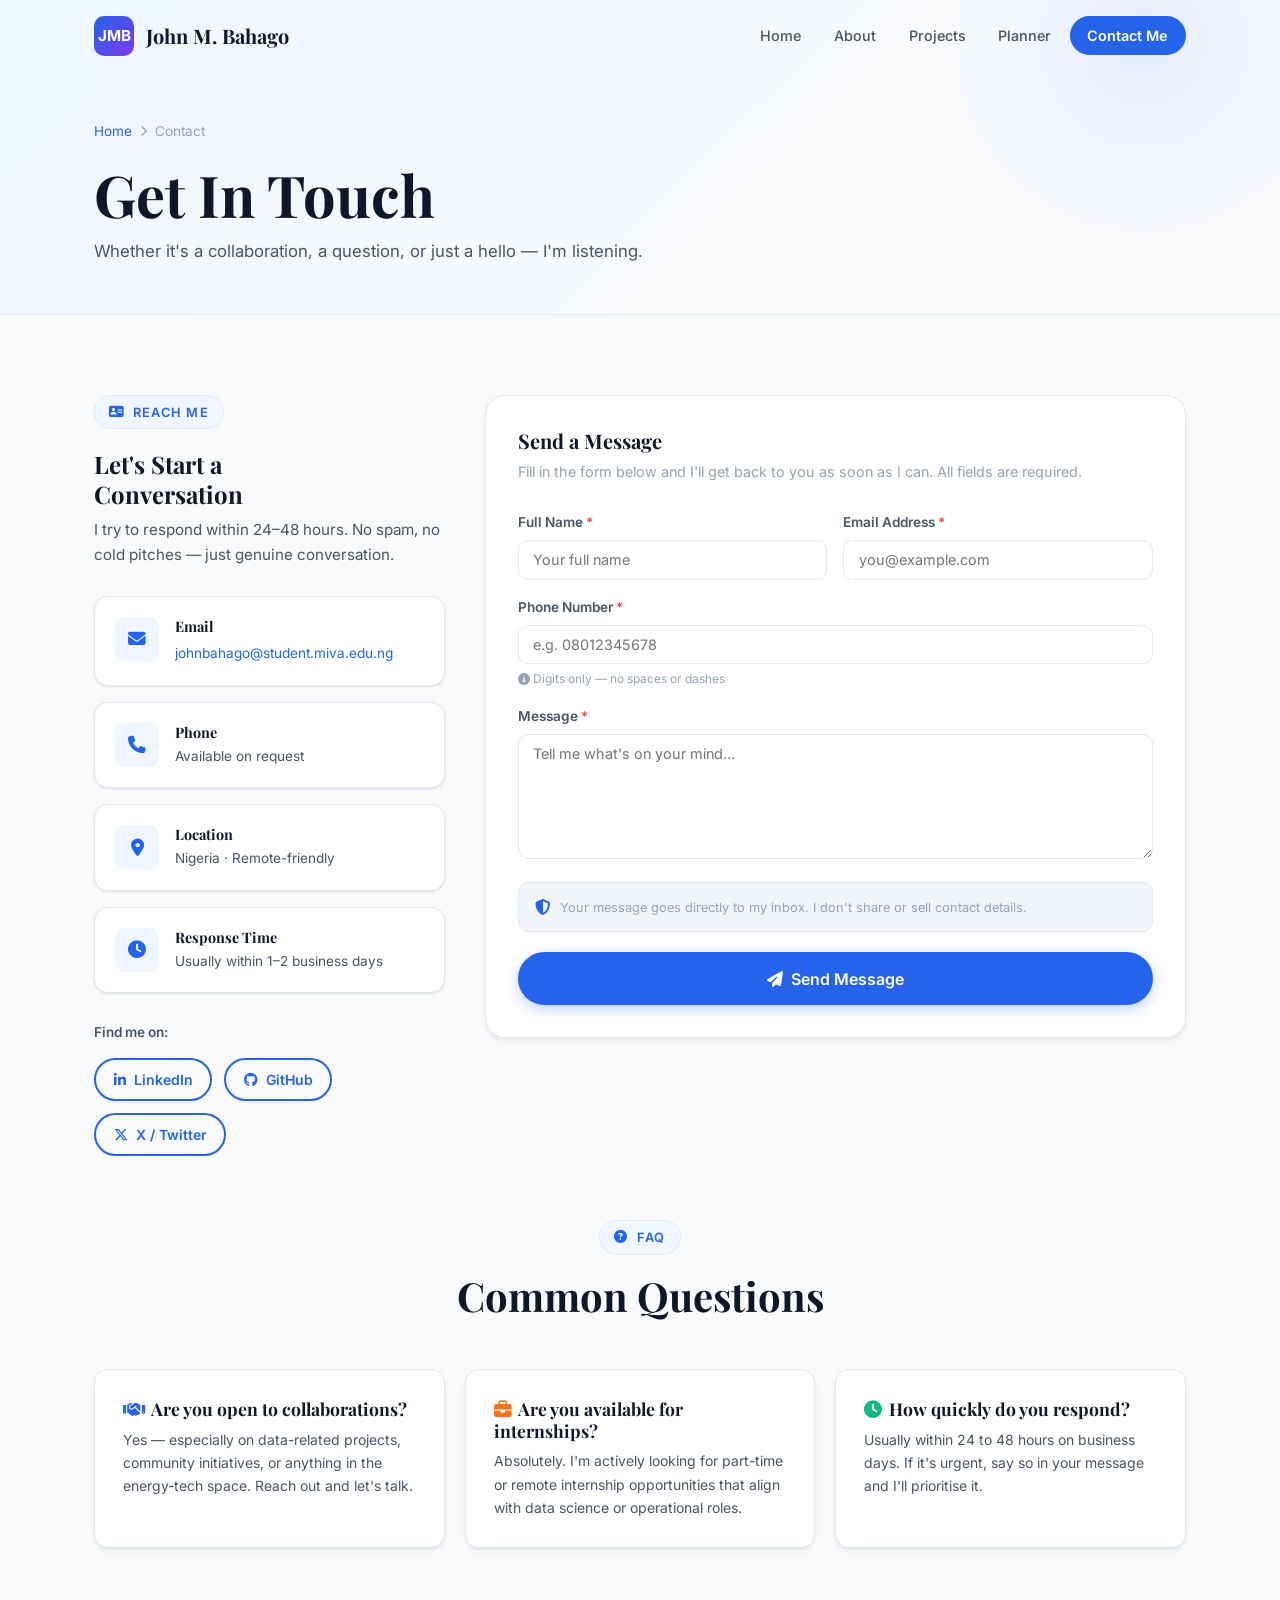
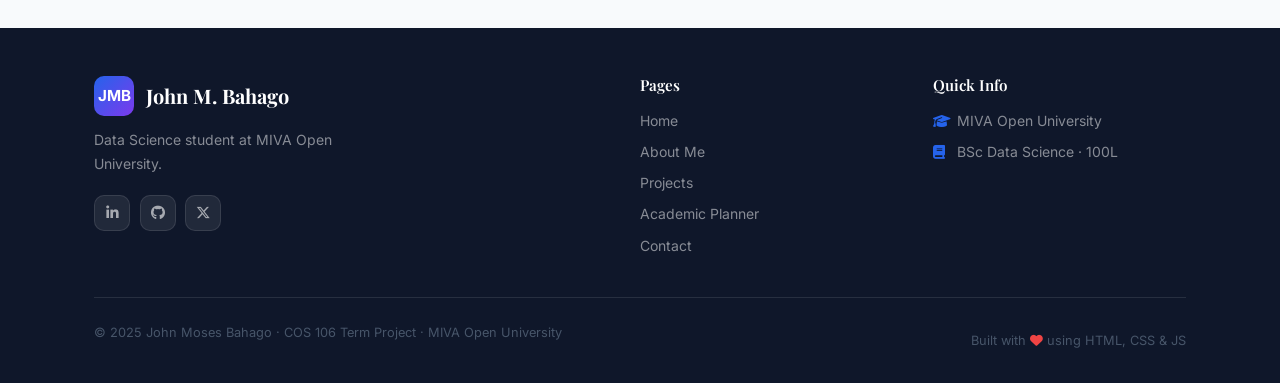
==== contact.html @ 2720103b "Initial commit" ====
<!DOCTYPE html>
<html lang="en">
<head>
  <meta charset="UTF-8" />
  <meta name="viewport" content="width=device-width, initial-scale=1.0" />
  <title>Contact | John Moses Bahago</title>
  <meta name="description" content="Get in touch with John Moses Bahago — for collaborations, questions, or just a hello." />

  <link rel="preconnect" href="https://fonts.googleapis.com" />
  <link rel="preconnect" href="https://fonts.gstatic.com" crossorigin />
  <link href="https://fonts.googleapis.com/css2?family=Inter:wght@400;500;600;700&family=Playfair+Display:wght@600;700&display=swap" rel="stylesheet" />
  <link rel="stylesheet" href="https://cdnjs.cloudflare.com/ajax/libs/font-awesome/6.5.1/css/all.min.css" integrity="sha512-DTOQO9RWCH3ppGqcWaEA1BIZOC6xxalwEsw9c2QQeAIftl+Vegovlnee1c9QX4TctnWMn13TZye+giMm8e2LwA==" crossorigin="anonymous" referrerpolicy="no-referrer" />
  <link rel="stylesheet" href="css/style.css" />
</head>
<body>

  <!-- NAVBAR -->
  <header id="navbar" role="banner">
    <div class="nav-inner">
      <a href="index.html" class="nav-logo">
        <span class="logo-icon" aria-hidden="true">JMB</span>
        <span>John M. Bahago</span>
      </a>
      <nav id="navLinks" class="nav-links" aria-label="Main navigation">
        <a href="index.html"    class="nav-link">Home</a>
        <a href="about.html"   class="nav-link">About</a>
        <a href="projects.html" class="nav-link">Projects</a>
        <a href="planner.html"  class="nav-link">Planner</a>
        <a href="contact.html"  class="nav-link nav-cta">Contact Me</a>
      </nav>
      <button id="navToggle" class="nav-toggle" aria-label="Toggle navigation" aria-expanded="false">
        <span class="hamburger-line"></span>
        <span class="hamburger-line"></span>
        <span class="hamburger-line"></span>
      </button>
    </div>
  </header>

  <!-- PAGE HEADER -->
  <div class="page-header">
    <div class="container page-header-inner">
      <nav class="breadcrumb" aria-label="Breadcrumb">
        <a href="index.html">Home</a>
        <i class="fa-solid fa-chevron-right" style="font-size:.7rem;" aria-hidden="true"></i>
        <span>Contact</span>
      </nav>
      <h1 class="page-title">Get In Touch</h1>
      <p class="page-subtitle">Whether it's a collaboration, a question, or just a hello — I'm listening.</p>
    </div>
  </div>

  <!-- MAIN -->
  <main>
    <section class="section" aria-labelledby="contact-heading">
      <div class="container">
        <h2 class="sr-only" id="contact-heading">Contact Section</h2>
        <style>.sr-only{position:absolute;width:1px;height:1px;padding:0;margin:-1px;overflow:hidden;clip:rect(0,0,0,0);white-space:nowrap;border:0;}</style>

        <div class="contact-layout">

          <!-- Contact Info -->
          <aside aria-label="Contact information">
            <div class="section-label" style="margin-bottom:1.25rem;">
              <i class="fa-solid fa-address-card" aria-hidden="true"></i> Reach Me
            </div>
            <h2 style="margin-bottom:.5rem;font-size:1.5rem;">Let's Start a<br/>Conversation</h2>
            <p style="margin-bottom:1.75rem;font-size:.95rem;">
              I try to respond within 24–48 hours. No spam, no cold pitches —
              just genuine conversation.
            </p>

            <div class="contact-info-cards">

              <div class="contact-card">
                <div class="contact-card-icon" aria-hidden="true">
                  <i class="fa-solid fa-envelope"></i>
                </div>
                <div class="contact-card-body">
                  <h4>Email</h4>
                  <a href="mailto:johnbahago@student.miva.edu.ng">johnbahago@student.miva.edu.ng</a>
                </div>
              </div>

              <div class="contact-card">
                <div class="contact-card-icon" aria-hidden="true">
                  <i class="fa-solid fa-phone"></i>
                </div>
                <div class="contact-card-body">
                  <h4>Phone</h4>
                  <p>Available on request</p>
                </div>
              </div>

              <div class="contact-card">
                <div class="contact-card-icon" aria-hidden="true">
                  <i class="fa-solid fa-location-dot"></i>
                </div>
                <div class="contact-card-body">
                  <h4>Location</h4>
                  <p>Nigeria · Remote-friendly</p>
                </div>
              </div>

              <div class="contact-card">
                <div class="contact-card-icon" aria-hidden="true">
                  <i class="fa-solid fa-clock"></i>
                </div>
                <div class="contact-card-body">
                  <h4>Response Time</h4>
                  <p>Usually within 1–2 business days</p>
                </div>
              </div>

            </div>

            <!-- Social links -->
            <div style="margin-top:1.75rem;">
              <p style="font-size:.85rem;font-weight:600;color:var(--text-secondary);margin-bottom:.9rem;">Find me on:</p>
              <div style="display:flex;gap:.75rem;flex-wrap:wrap;">
                <a href="#" class="btn btn-outline btn-sm" id="linkedinBtn" aria-label="LinkedIn profile">
                  <i class="fa-brands fa-linkedin-in" aria-hidden="true"></i> LinkedIn
                </a>
                <a href="#" class="btn btn-outline btn-sm" id="githubBtn" aria-label="GitHub profile">
                  <i class="fa-brands fa-github" aria-hidden="true"></i> GitHub
                </a>
                <a href="#" class="btn btn-outline btn-sm" id="twitterBtn" aria-label="Twitter profile">
                  <i class="fa-brands fa-x-twitter" aria-hidden="true"></i> X / Twitter
                </a>
              </div>
            </div>
          </aside>

          <!-- Contact Form -->
          <div>
            <div class="contact-form-wrap">
              <h3>Send a Message</h3>
              <p class="form-intro">
                Fill in the form below and I'll get back to you as soon as I can.
                All fields are required.
              </p>

              <form id="contactForm" novalidate aria-label="Contact form">

                <div class="form-row">
                  <!-- Name -->
                  <div class="form-group">
                    <label class="form-label" for="contactName">
                      Full Name <span style="color:var(--danger);" aria-hidden="true">*</span>
                    </label>
                    <input
                      type="text"
                      id="contactName"
                      class="form-input"
                      placeholder="Your full name"
                      autocomplete="name"
                      required
                      aria-required="true"
                      aria-describedby="errName"
                    />
                    <span class="form-error" id="errName" role="alert" aria-live="polite"></span>
                  </div>

                  <!-- Email -->
                  <div class="form-group">
                    <label class="form-label" for="contactEmail">
                      Email Address <span style="color:var(--danger);" aria-hidden="true">*</span>
                    </label>
                    <input
                      type="email"
                      id="contactEmail"
                      class="form-input"
                      placeholder="you@example.com"
                      autocomplete="email"
                      required
                      aria-required="true"
                      aria-describedby="errEmail"
                    />
                    <span class="form-error" id="errEmail" role="alert" aria-live="polite"></span>
                  </div>
                </div>

                <!-- Phone -->
                <div class="form-group">
                  <label class="form-label" for="contactPhone">
                    Phone Number <span style="color:var(--danger);" aria-hidden="true">*</span>
                  </label>
                  <input
                    type="tel"
                    id="contactPhone"
                    class="form-input"
                    placeholder="e.g. 08012345678"
                    autocomplete="tel"
                    required
                    aria-required="true"
                    aria-describedby="errPhone"
                  />
                  <span class="form-error" id="errPhone" role="alert" aria-live="polite"></span>
                  <span style="font-size:.75rem;color:var(--text-muted);display:block;margin-top:.3rem;">
                    <i class="fa-solid fa-circle-info" aria-hidden="true"></i> Digits only — no spaces or dashes
                  </span>
                </div>

                <!-- Message -->
                <div class="form-group">
                  <label class="form-label" for="contactMessage">
                    Message <span style="color:var(--danger);" aria-hidden="true">*</span>
                  </label>
                  <textarea
                    id="contactMessage"
                    class="form-textarea"
                    placeholder="Tell me what's on your mind…"
                    rows="6"
                    required
                    aria-required="true"
                    aria-describedby="errMessage"
                  ></textarea>
                  <span class="form-error" id="errMessage" role="alert" aria-live="polite"></span>
                </div>

                <!-- Subject hint -->
                <div style="background:var(--bg-2);border:1px solid var(--border);border-radius:var(--radius);padding:.85rem 1rem;margin-bottom:1.25rem;display:flex;gap:.6rem;align-items:flex-start;">
                  <i class="fa-solid fa-shield-halved" style="color:var(--primary);margin-top:.15rem;" aria-hidden="true"></i>
                  <p style="font-size:.8rem;color:var(--text-muted);margin:0;">
                    Your message goes directly to my inbox. I don't share or sell contact details.
                  </p>
                </div>

                <button type="submit" class="btn btn-primary w-full" id="submitContactBtn" style="justify-content:center;font-size:1rem;padding:.9rem;">
                  <i class="fa-solid fa-paper-plane" aria-hidden="true"></i> Send Message
                </button>
              </form>
            </div>
          </div>

        </div><!-- end contact-layout -->

        <!-- FAQ Row -->
        <div style="margin-top:4rem;">
          <div class="section-header centered">
            <span class="section-label"><i class="fa-solid fa-circle-question" aria-hidden="true"></i> FAQ</span>
            <h2 class="section-heading">Common Questions</h2>
          </div>
          <div style="display:grid;grid-template-columns:repeat(auto-fill,minmax(280px,1fr));gap:1.25rem;">

            <div class="card reveal">
              <h4 style="margin-bottom:.5rem;"><i class="fa-solid fa-handshake" style="color:var(--primary);margin-right:.4rem;" aria-hidden="true"></i>Are you open to collaborations?</h4>
              <p style="font-size:.875rem;">Yes — especially on data-related projects, community initiatives, or anything in the energy-tech space. Reach out and let's talk.</p>
            </div>

            <div class="card reveal reveal-delay-1">
              <h4 style="margin-bottom:.5rem;"><i class="fa-solid fa-briefcase" style="color:var(--accent);margin-right:.4rem;" aria-hidden="true"></i>Are you available for internships?</h4>
              <p style="font-size:.875rem;">Absolutely. I'm actively looking for part-time or remote internship opportunities that align with data science or operational roles.</p>
            </div>

            <div class="card reveal reveal-delay-2">
              <h4 style="margin-bottom:.5rem;"><i class="fa-solid fa-clock" style="color:var(--success);margin-right:.4rem;" aria-hidden="true"></i>How quickly do you respond?</h4>
              <p style="font-size:.875rem;">Usually within 24 to 48 hours on business days. If it's urgent, say so in your message and I'll prioritise it.</p>
            </div>

          </div>
        </div>

      </div>
    </section>
  </main>

  <!-- FOOTER -->
  <footer class="site-footer" role="contentinfo">
    <div class="container">
      <div class="footer-inner">
        <div class="footer-brand">
          <a href="index.html" class="nav-logo">
            <span class="logo-icon">JMB</span>
            <span>John M. Bahago</span>
          </a>
          <p>Data Science student at MIVA Open University.</p>
          <div class="footer-social">
            <a href="#" title="LinkedIn" aria-label="LinkedIn"><i class="fa-brands fa-linkedin-in"></i></a>
            <a href="#" title="GitHub"   aria-label="GitHub"><i class="fa-brands fa-github"></i></a>
            <a href="#" title="Twitter"  aria-label="Twitter / X"><i class="fa-brands fa-x-twitter"></i></a>
          </div>
        </div>
        <div class="footer-col">
          <h4>Pages</h4>
          <nav class="footer-links">
            <a href="index.html"    class="footer-link">Home</a>
            <a href="about.html"   class="footer-link">About Me</a>
            <a href="projects.html" class="footer-link">Projects</a>
            <a href="planner.html"  class="footer-link">Academic Planner</a>
            <a href="contact.html"  class="footer-link">Contact</a>
          </nav>
        </div>
        <div class="footer-col">
          <h4>Quick Info</h4>
          <ul style="display:flex;flex-direction:column;gap:.5rem;">
            <li style="font-size:.875rem;color:rgba(255,255,255,.5);display:flex;gap:.5rem;align-items:center;">
              <i class="fa-solid fa-graduation-cap" style="color:var(--primary);width:16px;"></i> MIVA Open University
            </li>
            <li style="font-size:.875rem;color:rgba(255,255,255,.5);display:flex;gap:.5rem;align-items:center;">
              <i class="fa-solid fa-book" style="color:var(--primary);width:16px;"></i> BSc Data Science · 100L
            </li>
          </ul>
        </div>
      </div>
      <div class="footer-bottom">
        <p>&copy; 2025 John Moses Bahago · COS 106 Term Project · MIVA Open University</p>
        <p>Built with <i class="fa-solid fa-heart" style="color:#EF4444;"></i> using HTML, CSS &amp; JS</p>
      </div>
    </div>
  </footer>

  <script src="js/main.js"></script>
  <script src="js/contact.js"></script>
</body>
</html>
---- css/style.css ----
/* =========================================
   John Moses Bahago – Portfolio Stylesheet
   COS 106 · Introduction to Web Technologies
   MIVA Open University · 2025
   ========================================= */

/* === CSS Custom Properties === */
:root {
  /* Palette */
  --primary:        #2563EB;
  --primary-dark:   #1E40AF;
  --primary-light:  #DBEAFE;
  --primary-xlight: #EFF6FF;
  --accent:         #F97316;
  --accent-light:   #FFF7ED;
  --success:        #10B981;
  --success-light:  #ECFDF5;
  --danger:         #EF4444;
  --danger-light:   #FEF2F2;
  --warning:        #F59E0B;

  /* Surfaces */
  --bg:       #F8FAFC;
  --bg-2:     #F1F5F9;
  --surface:  #FFFFFF;
  --border:   #E2E8F0;
  --border-2: #CBD5E1;

  /* Text */
  --text-primary:   #0F172A;
  --text-secondary: #475569;
  --text-muted:     #94A3B8;

  /* Fonts */
  --font-body:    'Inter', -apple-system, BlinkMacSystemFont, sans-serif;
  --font-heading: 'Playfair Display', Georgia, serif;

  /* Radii */
  --radius-sm: 6px;
  --radius:    10px;
  --radius-md: 14px;
  --radius-lg: 20px;
  --radius-xl: 28px;
  --radius-full: 9999px;

  /* Shadows */
  --shadow-xs: 0 1px 2px rgba(15,23,42,.05);
  --shadow-sm: 0 1px 3px rgba(15,23,42,.08), 0 1px 2px rgba(15,23,42,.04);
  --shadow:    0 4px 6px -1px rgba(15,23,42,.07), 0 2px 4px -2px rgba(15,23,42,.04);
  --shadow-md: 0 10px 15px -3px rgba(15,23,42,.07), 0 4px 6px -4px rgba(15,23,42,.04);
  --shadow-lg: 0 20px 25px -5px rgba(15,23,42,.08), 0 8px 10px -6px rgba(15,23,42,.04);
  --shadow-xl: 0 25px 50px -12px rgba(15,23,42,.16);

  /* Transitions */
  --t:      all 0.3s cubic-bezier(0.4,0,0.2,1);
  --t-fast: all 0.15s cubic-bezier(0.4,0,0.2,1);
  --t-slow: all 0.5s cubic-bezier(0.4,0,0.2,1);

  /* Layout */
  --nav-h:     72px;
  --max-w:     1140px;
  --section-y: 5rem;
}

/* === Reset === */
*, *::before, *::after { margin:0; padding:0; box-sizing:border-box; }
html { scroll-behavior:smooth; font-size:16px; }
body {
  font-family: var(--font-body);
  background: var(--bg);
  color: var(--text-primary);
  line-height: 1.65;
  overflow-x: hidden;
}
img { display:block; max-width:100%; }
a  { color:inherit; text-decoration:none; }
ul, ol { list-style:none; }
button { cursor:pointer; border:none; background:none; font-family:inherit; }
input, textarea, select { font-family:inherit; }

/* === Typography === */
h1,h2,h3,h4,h5,h6 {
  font-family: var(--font-heading);
  line-height: 1.25;
  color: var(--text-primary);
}
h1 { font-size: clamp(2.2rem, 5vw, 3.6rem); }
h2 { font-size: clamp(1.7rem, 3.5vw, 2.5rem); }
h3 { font-size: 1.35rem; }
h4 { font-size: 1.1rem; }
p  { color: var(--text-secondary); margin-bottom: 1rem; }
p:last-child { margin-bottom: 0; }

/* === Container === */
.container {
  max-width: var(--max-w);
  margin: 0 auto;
  padding: 0 1.5rem;
}

/* === Section === */
.section { padding: var(--section-y) 0; }
.section-alt { background: var(--bg-2); }

.section-label {
  display: inline-flex;
  align-items: center;
  gap: .5rem;
  font-size: .8rem;
  font-weight: 600;
  letter-spacing: .1em;
  text-transform: uppercase;
  color: var(--primary);
  background: var(--primary-xlight);
  border: 1px solid var(--primary-light);
  padding: .35rem .9rem;
  border-radius: var(--radius-full);
  margin-bottom: 1rem;
}
.section-heading { margin-bottom: .75rem; }
.section-sub {
  max-width: 600px;
  color: var(--text-secondary);
  font-size: 1.05rem;
  margin-bottom: 3rem;
}
.section-header { margin-bottom: 3rem; }
.section-header.centered { text-align:center; }
.section-header.centered .section-sub { margin-inline: auto; }

/* === Buttons === */
.btn {
  display: inline-flex;
  align-items: center;
  gap: .5rem;
  padding: .75rem 1.6rem;
  border-radius: var(--radius-full);
  font-size: .95rem;
  font-weight: 600;
  font-family: var(--font-body);
  transition: var(--t);
  cursor: pointer;
  border: 2px solid transparent;
  text-decoration: none;
}
.btn-primary {
  background: var(--primary);
  color: #fff;
  box-shadow: 0 4px 14px rgba(37,99,235,.3);
}
.btn-primary:hover {
  background: var(--primary-dark);
  box-shadow: 0 6px 20px rgba(37,99,235,.4);
  transform: translateY(-1px);
}
.btn-outline {
  background: transparent;
  color: var(--primary);
  border-color: var(--primary);
}
.btn-outline:hover {
  background: var(--primary-xlight);
  transform: translateY(-1px);
}
.btn-accent {
  background: var(--accent);
  color: #fff;
  box-shadow: 0 4px 14px rgba(249,115,22,.3);
}
.btn-accent:hover {
  background: #EA6A08;
  box-shadow: 0 6px 20px rgba(249,115,22,.4);
  transform: translateY(-1px);
}
.btn-sm { padding: .5rem 1.1rem; font-size: .875rem; }
.btn-danger { background: var(--danger); color:#fff; }
.btn-danger:hover { background: #DC2626; transform:translateY(-1px); }
.btn-success { background: var(--success); color:#fff; }
.btn-success:hover { background: #059669; transform:translateY(-1px); }

/* === Cards === */
.card {
  background: var(--surface);
  border: 1px solid var(--border);
  border-radius: var(--radius-md);
  padding: 1.75rem;
  box-shadow: var(--shadow);
  transition: var(--t);
}
.card:hover {
  box-shadow: var(--shadow-lg);
  transform: translateY(-3px);
  border-color: var(--primary-light);
}

/* === Badges === */
.badge {
  display: inline-block;
  padding: .25rem .7rem;
  border-radius: var(--radius-full);
  font-size: .75rem;
  font-weight: 600;
  background: var(--primary-xlight);
  color: var(--primary-dark);
  border: 1px solid var(--primary-light);
}
.badge-accent {
  background: var(--accent-light);
  color: #9A3412;
  border-color: #FED7AA;
}
.badge-success {
  background: var(--success-light);
  color: #065F46;
  border-color: #A7F3D0;
}

/* === Divider === */
.divider {
  height: 1px;
  background: var(--border);
  border: none;
  margin: 2rem 0;
}

/* =============================================
   NAVBAR
   ============================================= */
#navbar {
  position: fixed;
  top: 0; left: 0; right: 0;
  z-index: 1000;
  height: var(--nav-h);
  background: rgba(255,255,255,0);
  backdrop-filter: blur(0px);
  border-bottom: 1px solid transparent;
  transition: var(--t);
}
#navbar.scrolled {
  background: rgba(255,255,255,.92);
  backdrop-filter: blur(12px);
  border-bottom-color: var(--border);
  box-shadow: var(--shadow-sm);
}
.nav-inner {
  display: flex;
  align-items: center;
  justify-content: space-between;
  height: 100%;
  max-width: var(--max-w);
  margin: 0 auto;
  padding: 0 1.5rem;
}
.nav-logo {
  display: flex;
  align-items: center;
  gap: .75rem;
  font-family: var(--font-heading);
  font-size: 1.25rem;
  font-weight: 700;
  color: var(--text-primary);
  text-decoration: none;
}
.nav-logo .logo-icon {
  width: 40px; height: 40px;
  background: linear-gradient(135deg, var(--primary), #7C3AED);
  border-radius: var(--radius);
  display: grid;
  place-items: center;
  color: #fff;
  font-size: .95rem;
  font-weight: 700;
  font-family: var(--font-body);
  flex-shrink: 0;
}
.nav-links {
  display: flex;
  align-items: center;
  gap: .25rem;
}
.nav-link {
  position: relative;
  padding: .5rem .9rem;
  font-size: .9rem;
  font-weight: 500;
  color: var(--text-secondary);
  border-radius: var(--radius);
  transition: var(--t-fast);
  text-decoration: none;
}
.nav-link:hover { color: var(--primary); background: var(--primary-xlight); }
.nav-link.active { color: var(--primary); font-weight: 600; }
.nav-link.active::after {
  content: '';
  position: absolute;
  bottom: 4px; left: 50%;
  transform: translateX(-50%);
  width: 20px; height: 2px;
  background: var(--primary);
  border-radius: 2px;
}
.nav-cta {
  background: var(--primary);
  color: #fff !important;
  padding: .5rem 1.1rem;
  border-radius: var(--radius-full);
  font-weight: 600;
}
.nav-cta:hover { background: var(--primary-dark); color:#fff !important; }

/* Hamburger */
.nav-toggle {
  display: none;
  flex-direction: column;
  justify-content: center;
  gap: 5px;
  width: 40px; height: 40px;
  padding: 8px;
  border-radius: var(--radius);
  transition: var(--t-fast);
  cursor: pointer;
}
.nav-toggle:hover { background: var(--bg-2); }
.hamburger-line {
  display: block;
  height: 2px;
  background: var(--text-primary);
  border-radius: 2px;
  transition: var(--t-fast);
}
.nav-toggle.open .hamburger-line:nth-child(1) { transform: rotate(45deg) translate(5px,5px); }
.nav-toggle.open .hamburger-line:nth-child(2) { opacity:0; transform:scaleX(0); }
.nav-toggle.open .hamburger-line:nth-child(3) { transform: rotate(-45deg) translate(5px,-5px); }

/* Mobile nav */
@media (max-width:768px) {
  .nav-toggle { display:flex; }
  .nav-links {
    position: fixed;
    top: var(--nav-h); left:0; right:0;
    flex-direction: column;
    align-items: stretch;
    background: rgba(255,255,255,.97);
    backdrop-filter: blur(16px);
    padding: 1rem;
    gap: .35rem;
    border-bottom: 1px solid var(--border);
    box-shadow: var(--shadow-md);
    transform: translateY(-120%);
    opacity: 0;
    transition: var(--t);
    pointer-events: none;
  }
  .nav-links.open {
    transform: translateY(0);
    opacity: 1;
    pointer-events: auto;
  }
  .nav-link { border-radius: var(--radius); padding: .75rem 1rem; }
  .nav-link.active::after { display:none; }
  .nav-cta { text-align:center; border-radius: var(--radius) !important; }
}

/* =============================================
   HERO (index.html)
   ============================================= */
.hero {
  min-height: 100vh;
  padding-top: var(--nav-h);
  display: flex;
  align-items: center;
  position: relative;
  overflow: hidden;
  background: linear-gradient(135deg, #EFF6FF 0%, #F8FAFC 50%, #FFF7ED 100%);
}
.hero::before {
  content:'';
  position:absolute;
  top:-20%; right:-10%;
  width:600px; height:600px;
  background: radial-gradient(circle, rgba(37,99,235,.12) 0%, transparent 70%);
  border-radius:50%;
  pointer-events:none;
}
.hero::after {
  content:'';
  position:absolute;
  bottom:-10%; left:-5%;
  width:400px; height:400px;
  background: radial-gradient(circle, rgba(249,115,22,.1) 0%, transparent 70%);
  border-radius:50%;
  pointer-events:none;
}
.hero-inner {
  max-width: var(--max-w);
  margin: 0 auto;
  padding: 4rem 1.5rem;
  display: grid;
  grid-template-columns: 1fr 1fr;
  gap: 3rem;
  align-items: center;
  position: relative;
  z-index: 1;
}
.hero-eyebrow {
  display: inline-flex;
  align-items: center;
  gap: .5rem;
  font-size: .85rem;
  font-weight: 600;
  color: var(--primary);
  background: var(--primary-xlight);
  border: 1px solid var(--primary-light);
  padding: .4rem 1rem;
  border-radius: var(--radius-full);
  margin-bottom: 1.25rem;
}
.hero-eyebrow .dot {
  width:8px; height:8px;
  background: var(--success);
  border-radius:50%;
  animation: pulse-dot 2s ease-in-out infinite;
}
@keyframes pulse-dot {
  0%,100%{ transform:scale(1); opacity:1; }
  50%{ transform:scale(1.4); opacity:.7; }
}
.hero-name {
  font-size: clamp(2.4rem, 5vw, 3.8rem);
  font-weight: 700;
  line-height: 1.15;
  margin-bottom: .75rem;
}
.hero-name .accent-word { color: var(--primary); position:relative; }
.hero-name .accent-word::after {
  content:'';
  position:absolute;
  bottom:-2px; left:0; right:0;
  height:3px;
  background: linear-gradient(90deg, var(--primary), var(--accent));
  border-radius:2px;
}
.hero-role {
  font-size: 1.2rem;
  color: var(--text-secondary);
  margin-bottom: 1.5rem;
  font-family: var(--font-body);
  min-height: 2rem;
}
.typing-cursor {
  display: inline-block;
  width: 2px; height: 1.1em;
  background: var(--primary);
  margin-left: 2px;
  vertical-align: middle;
  animation: blink .75s step-end infinite;
}
@keyframes blink { 50%{ opacity:0; } }
.hero-bio {
  font-size: 1rem;
  color: var(--text-secondary);
  line-height: 1.75;
  margin-bottom: 2rem;
  max-width: 520px;
}
.hero-actions { display:flex; gap:1rem; flex-wrap:wrap; margin-bottom:2.5rem; }
.hero-stats {
  display: flex;
  gap: 2rem;
  padding-top: 1.5rem;
  border-top: 1px solid var(--border);
}
.stat-item { text-align:center; }
.stat-num {
  display:block;
  font-size: 1.75rem;
  font-weight: 700;
  font-family: var(--font-heading);
  color: var(--text-primary);
  line-height:1;
}
.stat-label { font-size:.8rem; color:var(--text-muted); font-weight:500; }

/* Avatar */
.hero-visual { display:flex; justify-content:center; align-items:center; }
.avatar-wrapper {
  position: relative;
  width: 340px; height: 340px;
}
.avatar-ring {
  position:absolute;
  inset:-12px;
  border-radius:50%;
  background: conic-gradient(from 0deg, var(--primary), #7C3AED, var(--accent), var(--primary));
  animation: spin 8s linear infinite;
  padding:3px;
}
.avatar-ring::after {
  content:'';
  position:absolute;
  inset:3px;
  background: var(--bg);
  border-radius:50%;
}
@keyframes spin { to{ transform:rotate(360deg); } }
.avatar-circle {
  position:relative;
  width:100%; height:100%;
  border-radius:50%;
  background: linear-gradient(135deg, #1E40AF 0%, #2563EB 40%, #7C3AED 100%);
  display:grid;
  place-items:center;
  z-index:1;
  box-shadow: var(--shadow-xl);
  overflow:hidden;
}
.avatar-initials {
  font-size: 5rem;
  font-weight: 700;
  font-family: var(--font-heading);
  color: rgba(255,255,255,.95);
  letter-spacing:-.02em;
  line-height:1;
  user-select:none;
}
.avatar-badge {
  position:absolute;
  bottom:10px; right:10px;
  background: var(--accent);
  color:#fff;
  padding:.4rem .8rem;
  border-radius:var(--radius-full);
  font-size:.8rem;
  font-weight:700;
  box-shadow:var(--shadow-md);
  z-index:2;
  border:3px solid #fff;
}
.floating-card {
  position:absolute;
  background:var(--surface);
  border:1px solid var(--border);
  border-radius:var(--radius-md);
  padding:.75rem 1rem;
  box-shadow:var(--shadow-lg);
  display:flex;
  align-items:center;
  gap:.6rem;
  z-index:3;
  animation: float-card 4s ease-in-out infinite;
}
.floating-card.fc-1 { top:-20px; right:-30px; animation-delay:.5s; }
.floating-card.fc-2 { bottom:20px; left:-30px; animation-delay:1.5s; }
.floating-card .fc-icon {
  width:36px; height:36px;
  border-radius:var(--radius);
  display:grid; place-items:center;
  flex-shrink:0;
  font-size:1rem;
}
.fc-icon.blue { background:var(--primary-xlight); color:var(--primary); }
.fc-icon.orange { background:var(--accent-light); color:var(--accent); }
.fc-text strong { display:block; font-size:.85rem; font-weight:600; color:var(--text-primary); }
.fc-text span { font-size:.75rem; color:var(--text-muted); }
@keyframes float-card {
  0%,100%{ transform:translateY(0); }
  50%{ transform:translateY(-10px); }
}

@media (max-width:900px) {
  .hero-inner { grid-template-columns:1fr; text-align:center; gap:2rem; }
  .hero-bio { margin-inline:auto; }
  .hero-actions { justify-content:center; }
  .hero-stats { justify-content:center; }
  .hero-visual { order:-1; }
  .avatar-wrapper { width:260px; height:260px; }
  .avatar-initials { font-size:3.5rem; }
  .floating-card.fc-1 { top:0; right:0; }
  .floating-card.fc-2 { bottom:0; left:0; }
}

/* =============================================
   PAGE HEADER (inner pages)
   ============================================= */
.page-header {
  padding: calc(var(--nav-h) + 3rem) 0 3rem;
  background: linear-gradient(135deg, var(--primary-xlight) 0%, var(--bg) 60%);
  border-bottom: 1px solid var(--border);
  position:relative;
  overflow:hidden;
}
.page-header::before {
  content:'';
  position:absolute;
  top:-50%; right:-5%;
  width:400px; height:400px;
  background:radial-gradient(circle, rgba(37,99,235,.08) 0%, transparent 70%);
  border-radius:50%;
}
.page-header-inner { position:relative; z-index:1; }
.page-header .breadcrumb {
  display:flex;
  align-items:center;
  gap:.5rem;
  font-size:.85rem;
  color:var(--text-muted);
  margin-bottom:1rem;
}
.page-header .breadcrumb a { color:var(--primary); }
.page-header .breadcrumb a:hover { text-decoration:underline; }
.page-title { margin-bottom:.5rem; }
.page-subtitle { color:var(--text-secondary); font-size:1.05rem; }

/* =============================================
   ABOUT PAGE
   ============================================= */
.about-grid {
  display:grid;
  grid-template-columns:1fr 2fr;
  gap:2.5rem;
  align-items:start;
}
.about-sidebar {}
.about-sidebar-card {
  background:var(--surface);
  border:1px solid var(--border);
  border-radius:var(--radius-lg);
  padding:2rem;
  text-align:center;
  box-shadow:var(--shadow);
  position:sticky;
  top:calc(var(--nav-h) + 1.5rem);
}
.sidebar-avatar {
  width:120px; height:120px;
  margin:0 auto 1.25rem;
  border-radius:50%;
  background:linear-gradient(135deg, var(--primary-dark), var(--primary), #7C3AED);
  display:grid;
  place-items:center;
  font-size:2.8rem;
  font-weight:700;
  font-family:var(--font-heading);
  color:#fff;
  box-shadow:var(--shadow-md);
}
.sidebar-name { font-size:1.25rem; font-weight:700; margin-bottom:.25rem; }
.sidebar-role { color:var(--primary); font-size:.9rem; font-weight:600; margin-bottom:.35rem; }
.sidebar-uni { color:var(--text-muted); font-size:.85rem; margin-bottom:1.25rem; }
.sidebar-links {
  display:flex;
  justify-content:center;
  gap:.75rem;
  margin-bottom:1.5rem;
}
.sidebar-link {
  width:38px; height:38px;
  border-radius:var(--radius);
  background:var(--bg-2);
  display:grid;
  place-items:center;
  color:var(--text-secondary);
  font-size:1rem;
  transition:var(--t-fast);
  border:1px solid var(--border);
}
.sidebar-link:hover { background:var(--primary); color:#fff; border-color:var(--primary); }
.sidebar-info { text-align:left; }
.sidebar-info-item {
  display:flex;
  align-items:center;
  gap:.6rem;
  padding:.6rem 0;
  border-bottom:1px solid var(--border);
  font-size:.875rem;
}
.sidebar-info-item:last-child { border-bottom:none; }
.sidebar-info-item i { color:var(--primary); width:16px; }
.sidebar-info-item strong { color:var(--text-primary); }
.sidebar-info-item span { color:var(--text-muted); }

.about-content > section { margin-bottom:2.5rem; }
.content-card {
  background:var(--surface);
  border:1px solid var(--border);
  border-radius:var(--radius-md);
  padding:1.75rem;
  box-shadow:var(--shadow-sm);
}
.content-card-title {
  display:flex;
  align-items:center;
  gap:.6rem;
  font-size:1.1rem;
  font-weight:700;
  color:var(--text-primary);
  margin-bottom:1.25rem;
  padding-bottom:1rem;
  border-bottom:2px solid var(--primary-light);
}
.content-card-title i { color:var(--primary); font-size:1rem; }

/* Education table */
.edu-table {
  width:100%;
  border-collapse:collapse;
  font-size:.9rem;
}
.edu-table th {
  background:var(--primary-xlight);
  color:var(--primary-dark);
  font-weight:600;
  padding:.75rem 1rem;
  text-align:left;
  border:1px solid var(--primary-light);
}
.edu-table td {
  padding:.75rem 1rem;
  border:1px solid var(--border);
  color:var(--text-secondary);
  vertical-align:top;
}
.edu-table tr:hover td { background:var(--bg-2); }
.edu-table .current-badge {
  display:inline-block;
  padding:.2rem .5rem;
  background:var(--success-light);
  color:var(--success);
  border-radius:var(--radius-sm);
  font-size:.75rem;
  font-weight:600;
}

/* Skills grid */
.skills-grid {
  display:grid;
  grid-template-columns:1fr 1fr;
  gap:1rem;
}
.skill-item {
  display:flex;
  flex-direction:column;
  gap:.4rem;
}
.skill-header {
  display:flex;
  justify-content:space-between;
  align-items:center;
  font-size:.875rem;
  font-weight:600;
  color:var(--text-primary);
}
.skill-pct { font-size:.8rem; color:var(--text-muted); }
.skill-bar {
  height:6px;
  background:var(--border);
  border-radius:3px;
  overflow:hidden;
}
.skill-fill {
  height:100%;
  background:linear-gradient(90deg, var(--primary), #7C3AED);
  border-radius:3px;
  width:0%;
  transition:width 1.2s cubic-bezier(0.4,0,0.2,1);
}

/* Tags */
.tag-cloud { display:flex; flex-wrap:wrap; gap:.5rem; }
.tag {
  display:inline-flex;
  align-items:center;
  gap:.35rem;
  padding:.4rem .85rem;
  background:var(--bg-2);
  border:1px solid var(--border);
  border-radius:var(--radius-full);
  font-size:.85rem;
  font-weight:500;
  color:var(--text-secondary);
  transition:var(--t-fast);
}
.tag:hover { border-color:var(--primary); color:var(--primary); background:var(--primary-xlight); }
.tag i { font-size:.75rem; color:var(--accent); }

/* Hobby cards */
.hobby-grid { display:grid; grid-template-columns:repeat(3,1fr); gap:1rem; }
.hobby-card {
  background:var(--bg-2);
  border:1px solid var(--border);
  border-radius:var(--radius-md);
  padding:1.25rem;
  text-align:center;
  transition:var(--t);
}
.hobby-card:hover { border-color:var(--primary-light); background:var(--primary-xlight); }
.hobby-icon {
  font-size:2rem;
  margin-bottom:.6rem;
  color:var(--primary);
}
.hobby-card h4 { font-size:.9rem; font-weight:600; margin-bottom:.25rem; }
.hobby-card p { font-size:.8rem; color:var(--text-muted); margin:0; }

/* Video embed */
.video-wrapper {
  border-radius:var(--radius-md);
  overflow:hidden;
  box-shadow:var(--shadow-lg);
  border:1px solid var(--border);
  aspect-ratio:16/9;
}
.video-wrapper iframe { width:100%; height:100%; border:none; }

@media (max-width:900px) {
  .about-grid { grid-template-columns:1fr; }
  .about-sidebar-card { position:static; }
  .skills-grid { grid-template-columns:1fr; }
  .hobby-grid { grid-template-columns:1fr 1fr; }
}
@media (max-width:500px) {
  .hobby-grid { grid-template-columns:1fr; }
}

/* =============================================
   PROJECTS PAGE
   ============================================= */
.projects-grid {
  display:grid;
  grid-template-columns:repeat(auto-fill,minmax(340px,1fr));
  gap:1.75rem;
}
.project-card {
  background:var(--surface);
  border:1px solid var(--border);
  border-radius:var(--radius-lg);
  overflow:hidden;
  box-shadow:var(--shadow);
  transition:var(--t);
  display:flex;
  flex-direction:column;
}
.project-card:hover {
  transform:translateY(-5px);
  box-shadow:var(--shadow-xl);
  border-color:var(--primary-light);
}
.project-img {
  aspect-ratio:16/9;
  overflow:hidden;
  position:relative;
}
.project-img img {
  width:100%; height:100%;
  object-fit:cover;
  transition:var(--t-slow);
}
.project-card:hover .project-img img { transform:scale(1.05); }
.project-img-overlay {
  position:absolute;
  inset:0;
  background:rgba(15,23,42,.5);
  display:flex;
  align-items:center;
  justify-content:center;
  gap:.75rem;
  opacity:0;
  transition:var(--t);
}
.project-card:hover .project-img-overlay { opacity:1; }
.project-body {
  padding:1.5rem;
  flex:1;
  display:flex;
  flex-direction:column;
}
.project-tags { display:flex; flex-wrap:wrap; gap:.4rem; margin-bottom:1rem; }
.project-title { font-size:1.2rem; font-weight:700; margin-bottom:.5rem; color:var(--text-primary); }
.project-desc { color:var(--text-secondary); font-size:.9rem; line-height:1.6; flex:1; margin-bottom:1.25rem; }
.project-meta {
  display:flex;
  align-items:center;
  justify-content:space-between;
  gap:.75rem;
  padding-top:1rem;
  border-top:1px solid var(--border);
}
.project-year { font-size:.8rem; color:var(--text-muted); }
.project-links { display:flex; gap:.5rem; }
.project-links a {
  width:34px; height:34px;
  border-radius:var(--radius);
  background:var(--bg-2);
  display:grid;
  place-items:center;
  font-size:.85rem;
  color:var(--text-secondary);
  border:1px solid var(--border);
  transition:var(--t-fast);
}
.project-links a:hover { background:var(--primary); color:#fff; border-color:var(--primary); }

@media (max-width:600px) { .projects-grid { grid-template-columns:1fr; } }

/* =============================================
   ACADEMIC PLANNER PAGE
   ============================================= */
.planner-layout {
  display:grid;
  grid-template-columns:1fr 2fr;
  gap:2rem;
  align-items:start;
}
.planner-sidebar {}
.planner-stats-grid {
  display:grid;
  grid-template-columns:1fr 1fr;
  gap:1rem;
  margin-bottom:1.5rem;
}
.planner-stat {
  background:var(--surface);
  border:1px solid var(--border);
  border-radius:var(--radius-md);
  padding:1.25rem;
  text-align:center;
  box-shadow:var(--shadow-sm);
}
.planner-stat-num {
  font-size:2rem;
  font-weight:700;
  font-family:var(--font-heading);
  color:var(--primary);
  display:block;
  line-height:1;
}
.planner-stat-label { font-size:.8rem; color:var(--text-muted); margin-top:.25rem; }
.planner-stat.danger .planner-stat-num { color:var(--danger); }
.planner-stat.success .planner-stat-num { color:var(--success); }
.planner-stat.warning .planner-stat-num { color:var(--warning); }

/* Add Task Form */
.add-task-form {
  background:var(--surface);
  border:1px solid var(--border);
  border-radius:var(--radius-md);
  padding:1.5rem;
  box-shadow:var(--shadow-sm);
}
.add-task-form h3 {
  font-size:1rem;
  font-weight:700;
  margin-bottom:1.25rem;
  display:flex;
  align-items:center;
  gap:.5rem;
}
.add-task-form h3 i { color:var(--primary); }
.form-group { margin-bottom:1rem; }
.form-label {
  display:block;
  font-size:.85rem;
  font-weight:600;
  color:var(--text-secondary);
  margin-bottom:.4rem;
}
.form-input, .form-select, .form-textarea {
  width:100%;
  padding:.65rem .9rem;
  border:1.5px solid var(--border);
  border-radius:var(--radius);
  font-size:.9rem;
  color:var(--text-primary);
  background:var(--surface);
  transition:var(--t-fast);
  outline:none;
}
.form-input:focus, .form-select:focus, .form-textarea:focus {
  border-color:var(--primary);
  box-shadow:0 0 0 3px rgba(37,99,235,.1);
}
.form-textarea { resize:vertical; min-height:80px; }
.priority-group { display:grid; grid-template-columns:1fr 1fr 1fr; gap:.5rem; }
.priority-btn {
  padding:.5rem;
  border-radius:var(--radius);
  border:1.5px solid var(--border);
  font-size:.8rem;
  font-weight:600;
  text-align:center;
  cursor:pointer;
  transition:var(--t-fast);
  background:var(--surface);
  color:var(--text-secondary);
}
.priority-btn[data-priority="low"].active { border-color:var(--success); background:var(--success-light); color:#065F46; }
.priority-btn[data-priority="medium"].active { border-color:var(--warning); background:#FFFBEB; color:#92400E; }
.priority-btn[data-priority="high"].active { border-color:var(--danger); background:var(--danger-light); color:#991B1B; }

/* Task list */
.task-panel {
  background:var(--surface);
  border:1px solid var(--border);
  border-radius:var(--radius-md);
  box-shadow:var(--shadow-sm);
  overflow:hidden;
}
.task-panel-header {
  padding:1.25rem 1.5rem;
  border-bottom:1px solid var(--border);
  display:flex;
  align-items:center;
  justify-content:space-between;
  gap:1rem;
  flex-wrap:wrap;
}
.task-panel-title {
  font-size:1rem;
  font-weight:700;
  display:flex;
  align-items:center;
  gap:.5rem;
}
.task-panel-title i { color:var(--primary); }
.task-filter-tabs {
  display:flex;
  gap:.25rem;
  background:var(--bg-2);
  padding:.25rem;
  border-radius:var(--radius);
}
.filter-tab {
  padding:.35rem .8rem;
  border-radius:var(--radius-sm);
  font-size:.8rem;
  font-weight:600;
  color:var(--text-muted);
  cursor:pointer;
  transition:var(--t-fast);
  border:none;
  background:transparent;
}
.filter-tab.active {
  background:var(--surface);
  color:var(--primary);
  box-shadow:var(--shadow-xs);
}
.task-list { padding:1rem; min-height:300px; }
.task-empty {
  text-align:center;
  padding:3rem 1rem;
  color:var(--text-muted);
}
.task-empty i { font-size:3rem; margin-bottom:1rem; opacity:.4; display:block; }
.task-empty p { margin:0; font-size:.95rem; }
.task-item {
  display:flex;
  align-items:flex-start;
  gap:.9rem;
  padding:1rem;
  border-radius:var(--radius);
  border:1px solid var(--border);
  margin-bottom:.6rem;
  transition:var(--t-fast);
  background:var(--surface);
  animation:slide-in .3s ease;
}
.task-item:hover { border-color:var(--primary-light); background:var(--primary-xlight); }
.task-item.completed { opacity:.6; }
.task-item.completed .task-title { text-decoration:line-through; color:var(--text-muted); }
@keyframes slide-in {
  from{ transform:translateX(-10px); opacity:0; }
  to{ transform:translateX(0); opacity:1; }
}
.task-checkbox {
  width:20px; height:20px;
  border:2px solid var(--border);
  border-radius:50%;
  flex-shrink:0;
  cursor:pointer;
  display:grid;
  place-items:center;
  transition:var(--t-fast);
  margin-top:2px;
}
.task-checkbox.checked {
  background:var(--success);
  border-color:var(--success);
  color:#fff;
}
.task-checkbox.checked i { font-size:.65rem; }
.task-body { flex:1; min-width:0; }
.task-title { font-size:.9rem; font-weight:600; color:var(--text-primary); margin-bottom:.2rem; }
.task-meta { display:flex; gap:.5rem; flex-wrap:wrap; align-items:center; }
.task-course { font-size:.75rem; color:var(--text-muted); }
.task-due { font-size:.75rem; color:var(--text-muted); }
.task-due.overdue { color:var(--danger); font-weight:600; }
.priority-dot {
  width:8px; height:8px;
  border-radius:50%;
  flex-shrink:0;
  margin-top:5px;
}
.priority-dot.low { background:var(--success); }
.priority-dot.medium { background:var(--warning); }
.priority-dot.high { background:var(--danger); }
.task-actions { display:flex; gap:.35rem; flex-shrink:0; }
.task-actions button {
  width:30px; height:30px;
  border-radius:var(--radius-sm);
  border:1px solid var(--border);
  background:var(--surface);
  font-size:.8rem;
  display:grid;
  place-items:center;
  cursor:pointer;
  transition:var(--t-fast);
  color:var(--text-muted);
}
.task-actions .btn-complete:hover { background:var(--success-light); border-color:var(--success); color:var(--success); }
.task-actions .btn-delete:hover { background:var(--danger-light); border-color:var(--danger); color:var(--danger); }

.progress-bar-wrap {
  padding:.75rem 1.5rem;
  border-top:1px solid var(--border);
  background:var(--bg-2);
  display:flex;
  align-items:center;
  gap:1rem;
}
.progress-bar-wrap span { font-size:.8rem; color:var(--text-muted); white-space:nowrap; }
.progress-bar {
  flex:1;
  height:6px;
  background:var(--border);
  border-radius:3px;
  overflow:hidden;
}
.progress-fill {
  height:100%;
  background:linear-gradient(90deg, var(--success), #34D399);
  border-radius:3px;
  transition:width .5s ease;
}

@media (max-width:900px) { .planner-layout { grid-template-columns:1fr; } }

/* =============================================
   CONTACT PAGE
   ============================================= */
.contact-layout {
  display:grid;
  grid-template-columns:1fr 2fr;
  gap:2.5rem;
  align-items:start;
}
.contact-info-cards { display:flex; flex-direction:column; gap:1rem; }
.contact-card {
  background:var(--surface);
  border:1px solid var(--border);
  border-radius:var(--radius-md);
  padding:1.25rem;
  display:flex;
  gap:1rem;
  align-items:flex-start;
  box-shadow:var(--shadow-sm);
  transition:var(--t-fast);
}
.contact-card:hover { border-color:var(--primary-light); box-shadow:var(--shadow); }
.contact-card-icon {
  width:44px; height:44px;
  border-radius:var(--radius);
  background:var(--primary-xlight);
  display:grid;
  place-items:center;
  color:var(--primary);
  font-size:1.1rem;
  flex-shrink:0;
}
.contact-card-body h4 { font-size:.9rem; font-weight:700; margin-bottom:.25rem; }
.contact-card-body p { font-size:.85rem; color:var(--text-secondary); margin:0; }
.contact-card-body a { color:var(--primary); font-size:.85rem; }
.contact-card-body a:hover { text-decoration:underline; }

/* Contact form */
.contact-form-wrap {
  background:var(--surface);
  border:1px solid var(--border);
  border-radius:var(--radius-lg);
  padding:2rem;
  box-shadow:var(--shadow);
}
.contact-form-wrap h3 {
  font-size:1.25rem;
  font-weight:700;
  margin-bottom:.4rem;
}
.contact-form-wrap .form-intro { font-size:.9rem; color:var(--text-muted); margin-bottom:1.75rem; }
.form-row { display:grid; grid-template-columns:1fr 1fr; gap:1rem; }
.form-error {
  font-size:.8rem;
  color:var(--danger);
  margin-top:.3rem;
  display:none;
}
.form-error.show { display:block; }
.form-input.error, .form-textarea.error { border-color:var(--danger); }
.form-input.success, .form-textarea.success { border-color:var(--success); }
.toast {
  position:fixed;
  bottom:2rem; right:2rem;
  background:var(--text-primary);
  color:#fff;
  padding:1rem 1.5rem;
  border-radius:var(--radius-md);
  box-shadow:var(--shadow-xl);
  display:flex;
  align-items:center;
  gap:.75rem;
  font-size:.9rem;
  font-weight:500;
  transform:translateY(120px);
  opacity:0;
  transition:var(--t);
  z-index:9999;
  max-width:360px;
}
.toast.show { transform:translateY(0); opacity:1; }
.toast i { color:var(--success); font-size:1.1rem; }
.toast.error i { color:var(--danger); }

@media (max-width:900px) {
  .contact-layout { grid-template-columns:1fr; }
  .form-row { grid-template-columns:1fr; }
}

/* =============================================
   FOOTER
   ============================================= */
.site-footer {
  background:var(--text-primary);
  color:rgba(255,255,255,.7);
  padding:3rem 0 1.5rem;
}
.footer-inner {
  display:grid;
  grid-template-columns:2fr 1fr 1fr;
  gap:2.5rem;
  margin-bottom:2.5rem;
}
.footer-brand .nav-logo { color:#fff; margin-bottom:.75rem; }
.footer-brand .logo-icon { background:linear-gradient(135deg,#2563EB,#7C3AED) !important; }
.footer-brand p { font-size:.875rem; color:rgba(255,255,255,.5); line-height:1.7; max-width:280px; }
.footer-col h4 { color:#fff; font-size:.95rem; font-weight:600; margin-bottom:.9rem; }
.footer-links { display:flex; flex-direction:column; gap:.5rem; }
.footer-link {
  font-size:.875rem;
  color:rgba(255,255,255,.5);
  text-decoration:none;
  transition:var(--t-fast);
}
.footer-link:hover { color:rgba(255,255,255,.9); }
.footer-social { display:flex; gap:.6rem; margin-top:1.25rem; }
.footer-social a {
  width:36px; height:36px;
  border-radius:var(--radius);
  background:rgba(255,255,255,.08);
  display:grid;
  place-items:center;
  color:rgba(255,255,255,.6);
  font-size:.9rem;
  transition:var(--t-fast);
  border:1px solid rgba(255,255,255,.1);
}
.footer-social a:hover { background:var(--primary); color:#fff; border-color:transparent; }
.footer-bottom {
  border-top:1px solid rgba(255,255,255,.1);
  padding-top:1.5rem;
  display:flex;
  justify-content:space-between;
  align-items:center;
  font-size:.8rem;
  color:rgba(255,255,255,.4);
  gap:1rem;
  flex-wrap:wrap;
}

@media (max-width:768px) {
  .footer-inner { grid-template-columns:1fr 1fr; }
  .footer-brand { grid-column:1/-1; }
}
@media (max-width:500px) {
  .footer-inner { grid-template-columns:1fr; }
  .footer-bottom { flex-direction:column; text-align:center; }
}

/* =============================================
   SCROLL ANIMATIONS
   ============================================= */
.reveal {
  opacity:0;
  transform:translateY(28px);
  transition:opacity .6s ease, transform .6s ease;
}
.reveal.visible { opacity:1; transform:translateY(0); }
.reveal-delay-1 { transition-delay:.1s; }
.reveal-delay-2 { transition-delay:.2s; }
.reveal-delay-3 { transition-delay:.3s; }

/* =============================================
   UTILITIES
   ============================================= */
.text-center { text-align:center; }
.text-primary-color { color:var(--primary); }
.text-accent { color:var(--accent); }
.text-muted { color:var(--text-muted); }
.font-heading { font-family:var(--font-heading); }
.mt-1 { margin-top:.5rem; }
.mt-2 { margin-top:1rem; }
.mt-3 { margin-top:1.5rem; }
.mb-1 { margin-bottom:.5rem; }
.mb-2 { margin-bottom:1rem; }
.mb-3 { margin-bottom:1.5rem; }
.flex { display:flex; }
.flex-center { display:flex; align-items:center; justify-content:center; }
.gap-1 { gap:.5rem; }
.gap-2 { gap:1rem; }
.w-full { width:100%; }
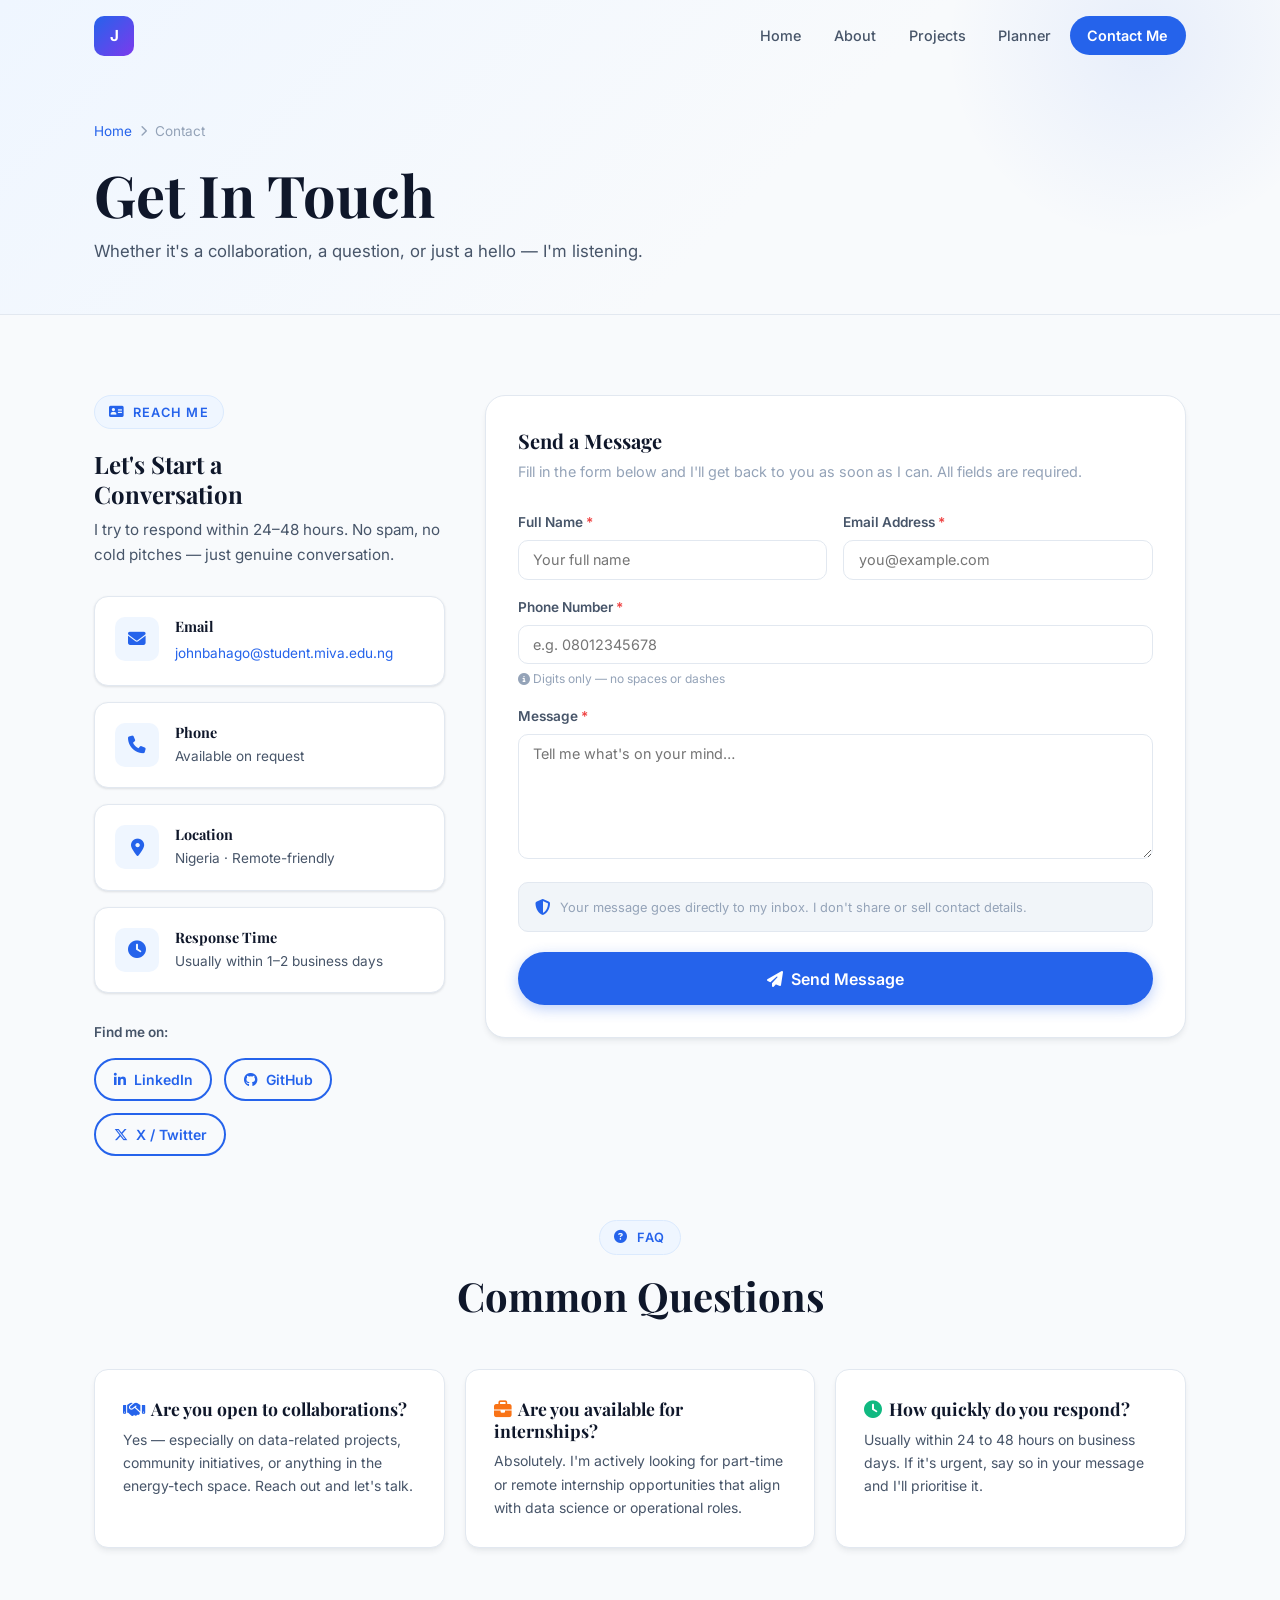
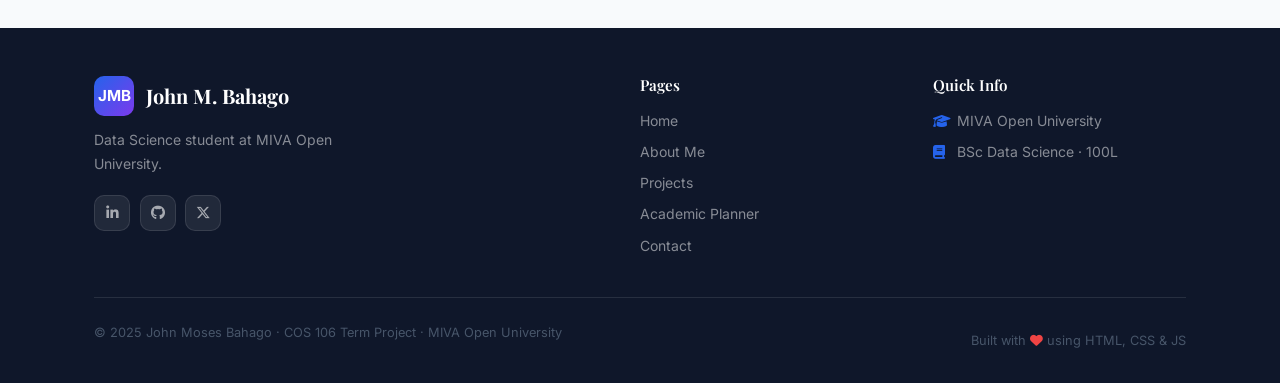
==== commit fcae2913: "Update portfolio" ====
--- a/contact.html
+++ b/contact.html
@@ -18,8 +18,7 @@
   <header id="navbar" role="banner">
     <div class="nav-inner">
       <a href="index.html" class="nav-logo">
-        <span class="logo-icon" aria-hidden="true">JMB</span>
-        <span>John M. Bahago</span>
+        <span class="logo-icon" aria-hidden="true">J</span>
       </a>
       <nav id="navLinks" class="nav-links" aria-label="Main navigation">
         <a href="index.html"    class="nav-link">Home</a>
